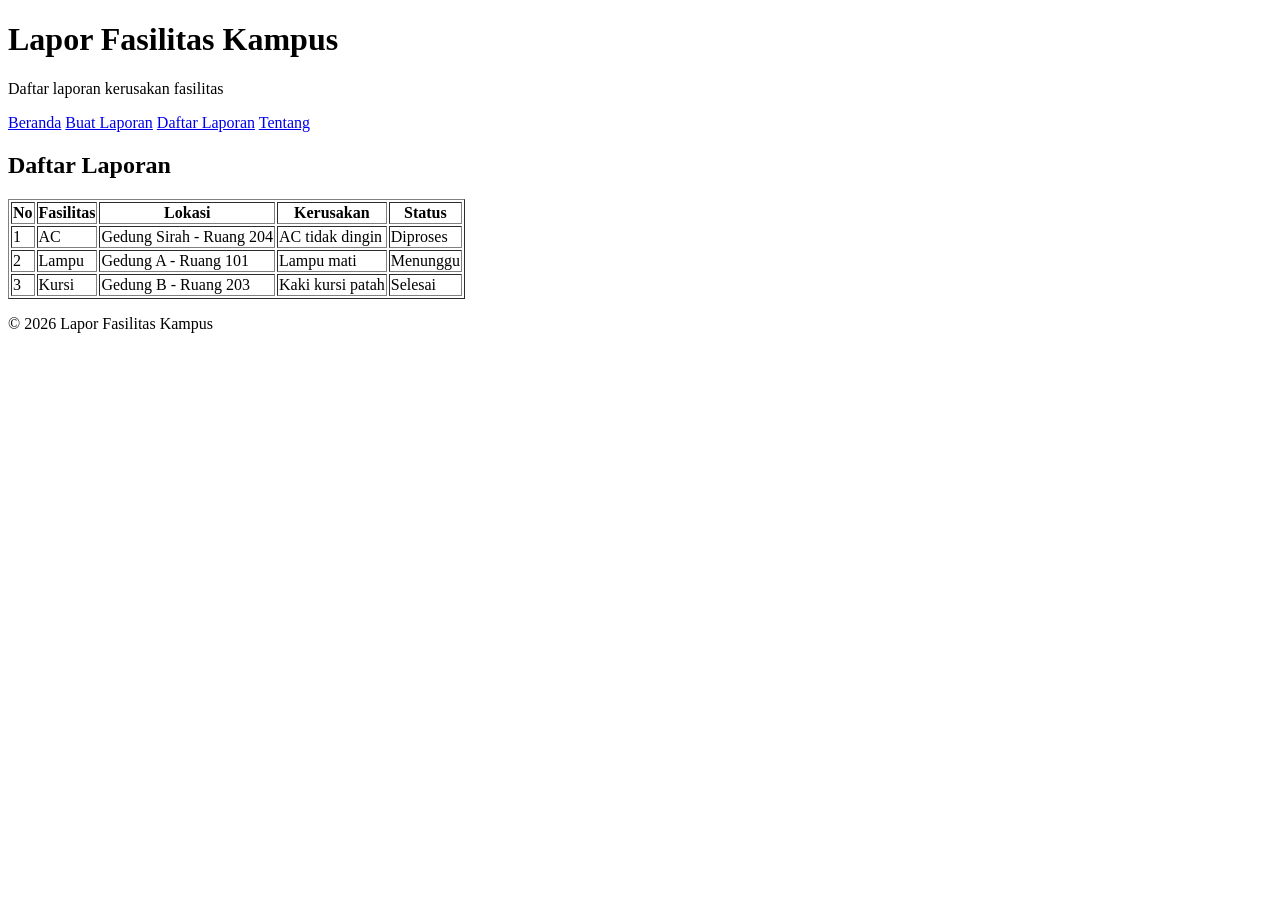
==== Lapor_Fasilitas/Daftar.html @ fb321b98 "Daftar" ====
<!DOCTYPE html>
<html lang="id">
<head>
    <meta charset="UTF-8">
    <meta name="viewport" content="width=device-width, initial-scale=1.0">
    <title>Daftar Laporan</title>
</head>

<body>

    <header>
        <h1>Lapor Fasilitas Kampus</h1>
        <p>Daftar laporan kerusakan fasilitas</p>
    </header>

    <nav>
        <a href="index.html">Beranda</a>
        <a href="laporan.html">Buat Laporan</a>
        <a href="daftar.html">Daftar Laporan</a>
        <a href="tentang.html">Tentang</a>
    </nav>

    <main>

        <h2>Daftar Laporan</h2>

        <table border="1">

            <tr>
                <th>No</th>
                <th>Fasilitas</th>
                <th>Lokasi</th>
                <th>Kerusakan</th>
                <th>Status</th>
            </tr>

            <tr>
                <td>1</td>
                <td>AC</td>
                <td>Gedung Sirah - Ruang 204</td>
                <td>AC tidak dingin</td>
                <td>Diproses</td>
            </tr>

            <tr>
                <td>2</td>
                <td>Lampu</td>
                <td>Gedung A - Ruang 101</td>
                <td>Lampu mati</td>
                <td>Menunggu</td>
            </tr>

            <tr>
                <td>3</td>
                <td>Kursi</td>
                <td>Gedung B - Ruang 203</td>
                <td>Kaki kursi patah</td>
                <td>Selesai</td>
            </tr>

        </table>

    </main>

    <footer>
        <p>&copy; 2026 Lapor Fasilitas Kampus</p>
    </footer>

</body>
</html>
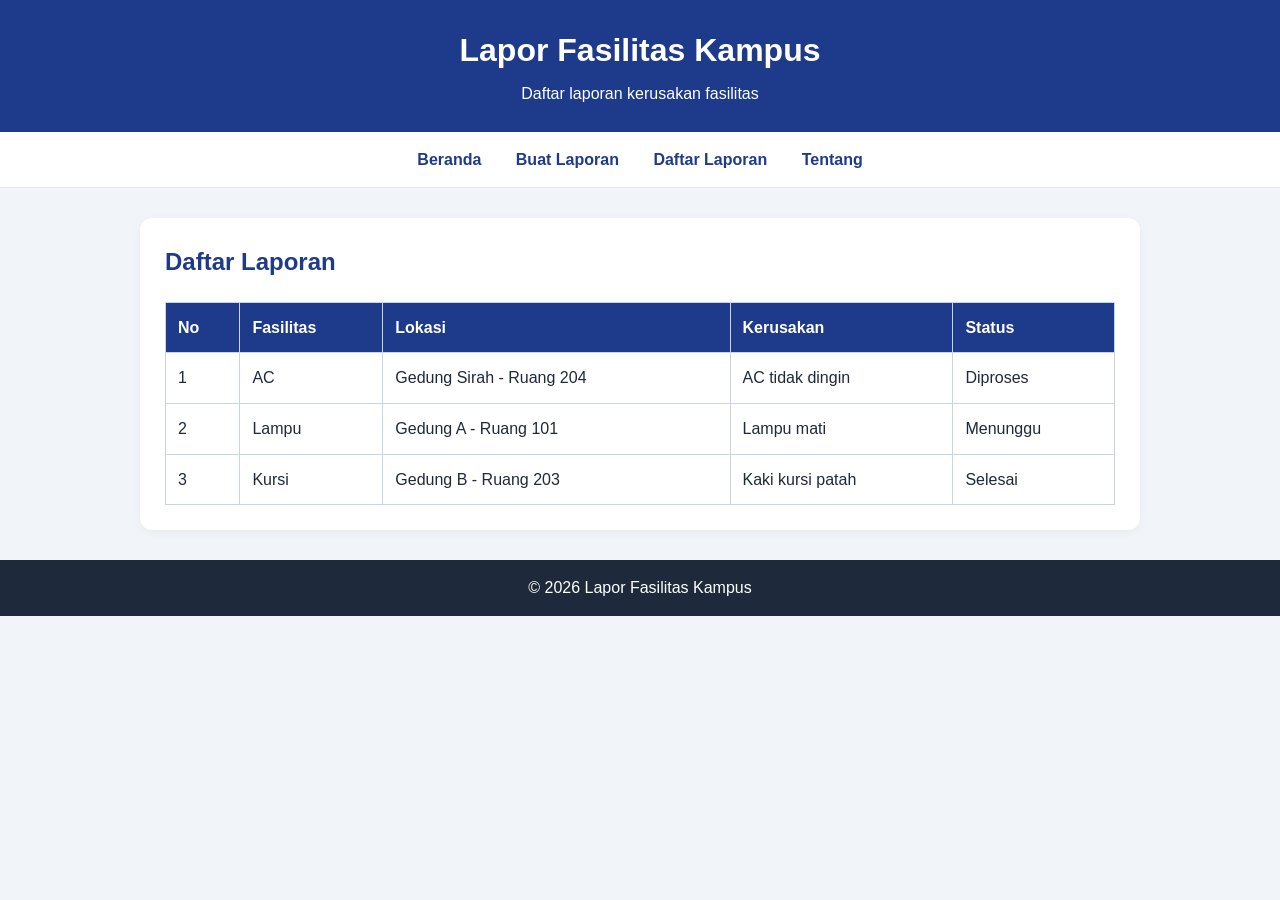
==== commit 2726c72e: "Daftar" ====
--- a/Lapor_Fasilitas/Daftar.html
+++ b/Lapor_Fasilitas/Daftar.html
@@ -4,6 +4,7 @@
     <meta charset="UTF-8">
     <meta name="viewport" content="width=device-width, initial-scale=1.0">
     <title>Daftar Laporan</title>
+    <link rel="stylesheet" href="css/style.css">
 </head>
 
 <body>
--- a/Lapor_Fasilitas/css/style.css
+++ b/Lapor_Fasilitas/css/style.css
@@ -0,0 +1,150 @@
+
+/* Pengaturan dasar */
+* {
+    margin: 0;
+    padding: 0;
+    box-sizing: border-box;
+}
+
+/* Tampilan seluruh halaman */
+body {
+    font-family: Arial, sans-serif;
+    background-color: #f1f5f9;
+    color: #1e293b;
+    line-height: 1.6;
+}
+
+/* Bagian header */
+header {
+    background-color: #1e3a8a;
+    color: white;
+    padding: 25px;
+    text-align: center;
+}
+
+header h1 {
+    margin-bottom: 5px;
+}
+
+/* Navigasi */
+nav {
+    background-color: #ffffff;
+    padding: 15px;
+    text-align: center;
+    border-bottom: 1px solid #e2e8f0;
+}
+
+nav a {
+    text-decoration: none;
+    color: #1e3a8a;
+    font-weight: bold;
+    margin: 0 15px;
+}
+
+nav a:hover {
+    color: #2563eb;
+}
+
+/* Konten utama */
+main {
+    max-width: 1000px;
+    margin: 30px auto;
+    padding: 25px;
+    background-color: white;
+    border-radius: 12px;
+    box-shadow: 0 2px 10px rgba(0, 0, 0, 0.05);
+}
+
+main h2 {
+    margin-bottom: 15px;
+    color: #1e3a8a;
+}
+
+main h3 {
+    margin-top: 20px;
+    margin-bottom: 10px;
+}
+
+/* Formulir */
+form {
+    margin-top: 20px;
+}
+
+label {
+    display: inline-block;
+    margin-bottom: 5px;
+    font-weight: bold;
+}
+
+input, textarea, select {
+    width: 100%;
+    padding: 10px;
+    margin-bottom: 15px;
+    border: 1px solid #cbd5e1;
+    border-radius: 6px;
+    font-family: inherit;
+}
+
+textarea {
+    min-height: 120px;
+    resize: vertical;
+}
+
+/* Tombol */
+button {
+    background-color: #1e3a8a;
+    color: white;
+    border: none;
+    padding: 12px 20px;
+    border-radius: 6px;
+    cursor: pointer;
+    font-size: 15px;
+}
+
+button:hover {
+    background-color: #2563eb;
+}
+
+/* Tabel */
+table {
+    width: 100%;
+    border-collapse: collapse;
+    margin-top: 20px;
+}
+
+th, td {
+    padding: 12px;
+    border: 1px solid #cbd5e1;
+    text-align: left;
+}
+
+th {
+    background-color: #1e3a8a;
+    color: white;
+}
+
+/* Footer */
+footer {
+    background-color: #1e293b;
+    color: white;
+    text-align: center;
+    padding: 15px;
+    margin-top: 30px;
+}
+
+/* Tampilan HP */
+@media (max-width: 600px) {
+    nav a {
+        display: inline-block;
+        margin: 5px;
+    }
+
+    main {
+        margin: 15px;
+        padding: 15px;
+    }
+
+    table {
+        font-size: 12px;
+    }
+}
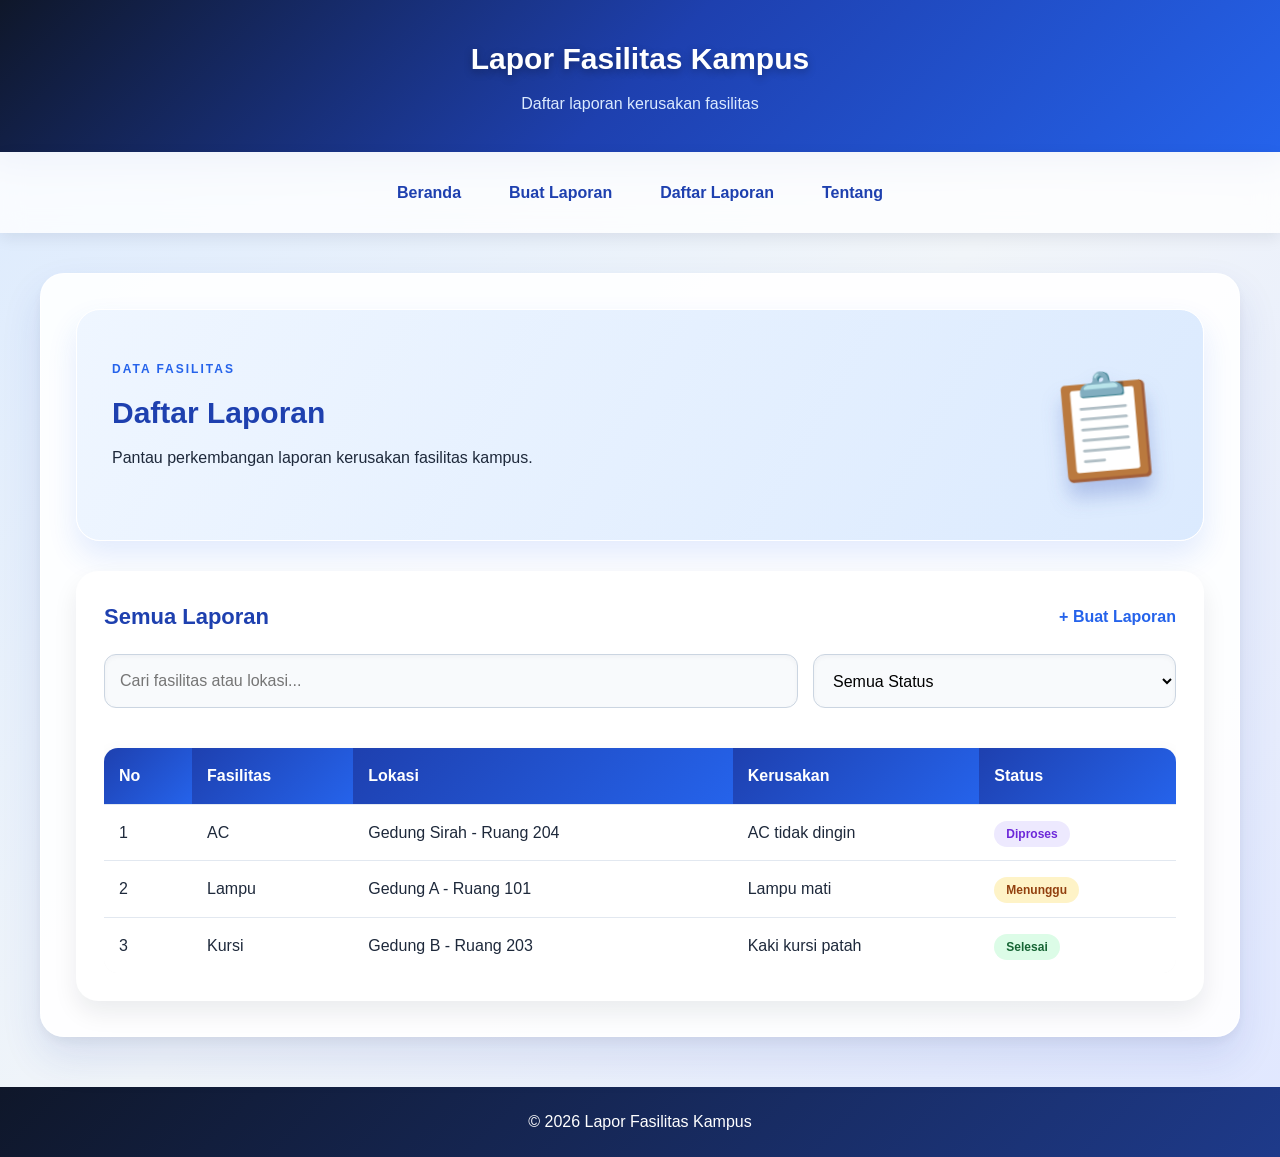
==== commit 375ae58e: "daftar" ====
--- a/Lapor_Fasilitas/Daftar.html
+++ b/Lapor_Fasilitas/Daftar.html
@@ -21,47 +21,91 @@
         <a href="tentang.html">Tentang</a>
     </nav>
 
-    <main>
+    
+<main class="dashboard">
 
-        <h2>Daftar Laporan</h2>
+    <section class="welcome">
+        <div>
+            <span class="welcome-label">DATA FASILITAS</span>
+            <h2>Daftar Laporan</h2>
+            <p>Pantau perkembangan laporan kerusakan fasilitas kampus.</p>
+        </div>
+        <div class="welcome-illustration">📋</div>
+    </section>
 
-        <table border="1">
+    <section class="recent-reports">
+        <div class="section-heading">
+            <h2>Semua Laporan</h2>
+            <a href="laporan.html">+ Buat Laporan</a>
+        </div>
 
-            <tr>
-                <th>No</th>
-                <th>Fasilitas</th>
-                <th>Lokasi</th>
-                <th>Kerusakan</th>
-                <th>Status</th>
-            </tr>
+        <div class="report-filters">
+            <input
+                type="search"
+                id="searchInput"
+                placeholder="Cari fasilitas atau lokasi..."
+            >
 
-            <tr>
-                <td>1</td>
-                <td>AC</td>
-                <td>Gedung Sirah - Ruang 204</td>
-                <td>AC tidak dingin</td>
-                <td>Diproses</td>
-            </tr>
+            <select id="statusFilter">
+                <option value="semua">Semua Status</option>
+                <option value="menunggu">Menunggu</option>
+                <option value="diproses">Diproses</option>
+                <option value="selesai">Selesai</option>
+            </select>
+        </div>
 
-            <tr>
-                <td>2</td>
-                <td>Lampu</td>
-                <td>Gedung A - Ruang 101</td>
-                <td>Lampu mati</td>
-                <td>Menunggu</td>
-            </tr>
+        <div class="table-wrapper">
+            <table>
+                <thead>
+                    <tr>
+                        <th>No</th>
+                        <th>Fasilitas</th>
+                        <th>Lokasi</th>
+                        <th>Kerusakan</th>
+                        <th>Status</th>
+                    </tr>
+                </thead>
 
-            <tr>
-                <td>3</td>
-                <td>Kursi</td>
-                <td>Gedung B - Ruang 203</td>
-                <td>Kaki kursi patah</td>
-                <td>Selesai</td>
-            </tr>
+                <tbody id="reportTable">
+                    <tr>
+                        <td>1</td>
+                        <td>AC</td>
+                        <td>Gedung Sirah - Ruang 204</td>
+                        <td>AC tidak dingin</td>
+                        <td>
+                            <span class="status processing">Diproses</span>
+                        </td>
+                    </tr>
 
-        </table>
+                    <tr>
+                        <td>2</td>
+                        <td>Lampu</td>
+                        <td>Gedung A - Ruang 101</td>
+                        <td>Lampu mati</td>
+                        <td>
+                            <span class="status waiting">Menunggu</span>
+                        </td>
+                    </tr>
 
-    </main>
+                    <tr>
+                        <td>3</td>
+                        <td>Kursi</td>
+                        <td>Gedung B - Ruang 203</td>
+                        <td>Kaki kursi patah</td>
+                        <td>
+                            <span class="status completed">Selesai</span>
+                        </td>
+                    </tr>
+                </tbody>
+            </table>
+        </div>
+
+        <p id="emptyMessage" hidden>
+            Tidak ada laporan yang sesuai.
+        </p>
+    </section>
+
+</main>
 
     <footer>
         <p>&copy; 2026 Lapor Fasilitas Kampus</p>
--- a/Lapor_Fasilitas/css/style.css
+++ b/Lapor_Fasilitas/css/style.css
@@ -1,150 +1,634 @@
 
-/* Pengaturan dasar */
+/* RESET */
 * {
     margin: 0;
     padding: 0;
     box-sizing: border-box;
 }
 
-/* Tampilan seluruh halaman */
+/* BODY */
 body {
-    font-family: Arial, sans-serif;
-    background-color: #f1f5f9;
+    font-family: 'Segoe UI', Arial, sans-serif;
+    background: linear-gradient(135deg, #dbeafe, #f1f5f9, #e0e7ff);
     color: #1e293b;
     line-height: 1.6;
-}
-
-/* Bagian header */
+    min-height: 100vh;
+}
+
+/* HEADER */
 header {
-    background-color: #1e3a8a;
+    background: linear-gradient(135deg, #0f172a, #1e40af, #2563eb);
     color: white;
-    padding: 25px;
+    padding: 35px 20px;
     text-align: center;
+    box-shadow: 0 10px 25px rgba(30, 64, 175, 0.3);
+    position: relative;
 }
 
 header h1 {
-    margin-bottom: 5px;
-}
-
-/* Navigasi */
+    font-size: 30px;
+    margin-bottom: 8px;
+    text-shadow: 0 3px 8px rgba(0, 0, 0, 0.3);
+}
+
+header p {
+    color: #dbeafe;
+}
+
+/* NAVIGATION */
 nav {
-    background-color: #ffffff;
-    padding: 15px;
-    text-align: center;
-    border-bottom: 1px solid #e2e8f0;
+    display: flex;
+    justify-content: center;
+    flex-wrap: wrap;
+    gap: 12px;
+    padding: 18px;
+    background: rgba(255, 255, 255, 0.8);
+    backdrop-filter: blur(12px);
+    box-shadow: 0 5px 15px rgba(15, 23, 42, 0.08);
+    position: sticky;
+    top: 0;
+    z-index: 10;
 }
 
 nav a {
     text-decoration: none;
-    color: #1e3a8a;
-    font-weight: bold;
-    margin: 0 15px;
+    color: #1e40af;
+    font-weight: 600;
+    padding: 10px 18px;
+    border-radius: 12px;
+    transition: all 0.3s ease;
 }
 
 nav a:hover {
-    color: #2563eb;
-}
-
-/* Konten utama */
+    color: white;
+    background: linear-gradient(135deg, #2563eb, #1d4ed8);
+    transform: translateY(-4px);
+    box-shadow: 0 7px 15px rgba(37, 99, 235, 0.35);
+}
+
+/* MAIN CONTENT */
 main {
     max-width: 1000px;
-    margin: 30px auto;
-    padding: 25px;
-    background-color: white;
-    border-radius: 12px;
-    box-shadow: 0 2px 10px rgba(0, 0, 0, 0.05);
+    margin: 40px auto;
+    padding: 35px;
+    background: rgba(255, 255, 255, 0.9);
+    border: 1px solid rgba(255, 255, 255, 0.8);
+    border-radius: 24px;
+    box-shadow:
+        0 20px 40px rgba(30, 64, 175, 0.12),
+        0 5px 12px rgba(15, 23, 42, 0.05);
+    transition: transform 0.3s ease, box-shadow 0.3s ease;
+}
+
+main:hover {
+    box-shadow:
+        0 25px 50px rgba(30, 64, 175, 0.18),
+        0 8px 18px rgba(15, 23, 42, 0.08);
 }
 
 main h2 {
-    margin-bottom: 15px;
-    color: #1e3a8a;
+    color: #1e40af;
+    margin-bottom: 20px;
+    font-size: 26px;
 }
 
 main h3 {
-    margin-top: 20px;
-    margin-bottom: 10px;
-}
-
-/* Formulir */
+    color: #1d4ed8;
+    margin: 22px 0 12px;
+}
+
+/* FORM */
 form {
-    margin-top: 20px;
+    margin-top: 25px;
 }
 
 label {
     display: inline-block;
-    margin-bottom: 5px;
-    font-weight: bold;
-}
-
-input, textarea, select {
+    font-weight: 600;
+    margin-bottom: 8px;
+    color: #334155;
+}
+
+input,
+textarea,
+select {
     width: 100%;
-    padding: 10px;
-    margin-bottom: 15px;
+    padding: 13px 15px;
+    margin-bottom: 20px;
     border: 1px solid #cbd5e1;
-    border-radius: 6px;
-    font-family: inherit;
+    border-radius: 12px;
+    background: #f8fafc;
+    font: inherit;
+    outline: none;
+    transition: all 0.3s ease;
+    box-shadow: inset 0 2px 5px rgba(15, 23, 42, 0.04);
+}
+
+input:focus,
+textarea:focus,
+select:focus {
+    background: white;
+    border-color: #3b82f6;
+    box-shadow: 0 0 0 4px rgba(59, 130, 246, 0.15);
 }
 
 textarea {
-    min-height: 120px;
+    min-height: 130px;
     resize: vertical;
 }
 
-/* Tombol */
-button {
-    background-color: #1e3a8a;
+/* BUTTON */
+button,
+main > a {
+    display: inline-block;
+    background: linear-gradient(135deg, #2563eb, #1e40af);
     color: white;
     border: none;
-    padding: 12px 20px;
-    border-radius: 6px;
+    border-radius: 12px;
+    padding: 13px 24px;
+    font: inherit;
+    font-weight: 600;
+    text-decoration: none;
     cursor: pointer;
-    font-size: 15px;
-}
-
-button:hover {
-    background-color: #2563eb;
-}
-
-/* Tabel */
+    box-shadow:
+        0 6px 0 #1e3a8a,
+        0 10px 18px rgba(37, 99, 235, 0.25);
+    transition: all 0.2s ease;
+}
+
+button:hover,
+main > a:hover {
+    transform: translateY(-3px);
+    box-shadow:
+        0 9px 0 #1e3a8a,
+        0 15px 22px rgba(37, 99, 235, 0.3);
+}
+
+button:active,
+main > a:active {
+    transform: translateY(4px);
+    box-shadow: 0 2px 0 #1e3a8a;
+}
+
+/* TABLE */
 table {
     width: 100%;
-    border-collapse: collapse;
+    border-collapse: separate;
+    border-spacing: 0;
+    overflow: hidden;
+    border-radius: 14px;
     margin-top: 20px;
-}
-
-th, td {
-    padding: 12px;
-    border: 1px solid #cbd5e1;
+    box-shadow: 0 8px 20px rgba(15, 23, 42, 0.08);
+}
+
+th,
+td {
+    padding: 15px;
     text-align: left;
+    border-bottom: 1px solid #e2e8f0;
 }
 
 th {
-    background-color: #1e3a8a;
+    background: linear-gradient(135deg, #1e40af, #2563eb);
     color: white;
 }
 
-/* Footer */
+td {
+    background: white;
+}
+
+tr:last-child td {
+    border-bottom: none;
+}
+
+tbody tr:hover td {
+    background: #eff6ff;
+}
+
+/* LIST */
+ul {
+    padding-left: 25px;
+}
+
+li {
+    margin-bottom: 8px;
+}
+
+/* FOOTER */
 footer {
-    background-color: #1e293b;
+    background: linear-gradient(135deg, #0f172a, #1e3a8a);
     color: white;
     text-align: center;
-    padding: 15px;
-    margin-top: 30px;
-}
-
-/* Tampilan HP */
+    padding: 22px;
+    margin-top: 50px;
+}
+
+/* ANIMATION */
+@keyframes fadeUp {
+    from {
+        opacity: 0;
+        transform: translateY(20px);
+    }
+
+    to {
+        opacity: 1;
+        transform: translateY(0);
+    }
+}
+
+main {
+    animation: fadeUp 0.6s ease both;
+}
+
+/* RESPONSIVE */
 @media (max-width: 600px) {
+    header h1 {
+        font-size: 23px;
+    }
+
+    nav {
+        gap: 5px;
+        padding: 12px;
+    }
+
     nav a {
-        display: inline-block;
-        margin: 5px;
+        padding: 8px 10px;
+        font-size: 13px;
     }
 
     main {
-        margin: 15px;
-        padding: 15px;
+        margin: 20px 12px;
+        padding: 20px;
+        border-radius: 18px;
+    }
+
+    main h2 {
+        font-size: 22px;
     }
 
     table {
         font-size: 12px;
     }
+
+    th,
+    td {
+        padding: 9px;
+    }
+}
+
+/* REDUCE ANIMATION FOR ACCESSIBILITY */
+@media (prefers-reduced-motion: reduce) {
+    *,
+    *::before,
+    *::after {
+        animation-duration: 0.01ms !important;
+        transition-duration: 0.01ms !important;
+    }
+}
+
+
+/* DASHBOARD HEADER */
+.dashboard-header {
+    background: linear-gradient(135deg, #0f172a, #1d4ed8, #60a5fa);
+    padding: 35px 8%;
+    border-radius: 0 0 30px 30px;
+}
+
+.header-content {
+    max-width: 1200px;
+    margin: auto;
+    display: flex;
+    align-items: center;
+    justify-content: space-between;
+}
+
+.header-icon {
+    font-size: 65px;
+    filter: drop-shadow(0 12px 10px rgba(0, 0, 0, 0.25));
+}
+
+/* DASHBOARD CONTAINER */
+.dashboard {
+    max-width: 1200px;
+}
+
+/* WELCOME CARD */
+.welcome {
+    display: flex;
+    justify-content: space-between;
+    align-items: center;
+    gap: 20px;
+    background: linear-gradient(120deg, #eff6ff, #dbeafe);
+    border: 1px solid white;
+    border-radius: 24px;
+    padding: 35px;
+    margin-bottom: 30px;
+    box-shadow: 0 15px 30px rgba(37, 99, 235, 0.12);
+    overflow: hidden;
+}
+
+.welcome-label {
+    color: #2563eb;
+    font-size: 12px;
+    font-weight: bold;
+    letter-spacing: 2px;
+}
+
+.welcome h2 {
+    font-size: 30px;
+    margin: 8px 0;
+}
+
+.welcome p {
+    margin-bottom: 25px;
+}
+
+.welcome-illustration {
+    font-size: 100px;
+    filter: drop-shadow(0 15px 10px rgba(30, 64, 175, 0.25));
+    transform: rotate(-5deg);
+}
+
+/* PRIMARY BUTTON */
+.primary-button {
+    display: inline-block;
+    background: linear-gradient(135deg, #2563eb, #1e40af);
+    color: white;
+    text-decoration: none;
+    font-weight: bold;
+    padding: 12px 22px;
+    border-radius: 12px;
+    box-shadow: 0 6px 0 #1e3a8a,
+                0 12px 20px rgba(37, 99, 235, 0.2);
+    transition: 0.25s ease;
+}
+
+.primary-button:hover {
+    transform: translateY(-4px);
+    box-shadow: 0 10px 0 #1e3a8a,
+                0 18px 25px rgba(37, 99, 235, 0.25);
+}
+
+/* STATISTICS */
+.statistics {
+    display: grid;
+    grid-template-columns: repeat(4, 1fr);
+    gap: 20px;
+    margin-bottom: 35px;
+}
+
+.stat-card {
+    padding: 22px;
+    border-radius: 20px;
+    background: white;
+    border: 1px solid rgba(255, 255, 255, 0.9);
+    box-shadow: 0 10px 20px rgba(15, 23, 42, 0.08);
+    transition: 0.3s ease;
+    position: relative;
+    overflow: hidden;
+}
+
+.stat-card:hover {
+    transform: translateY(-8px) rotateX(3deg);
+    box-shadow: 0 20px 30px rgba(15, 23, 42, 0.15);
+}
+
+.stat-icon {
+    width: 48px;
+    height: 48px;
+    display: grid;
+    place-items: center;
+    border-radius: 14px;
+    font-size: 24px;
+    margin-bottom: 15px;
+    background: rgba(255, 255, 255, 0.7);
+    box-shadow: 0 4px 10px rgba(15, 23, 42, 0.06);
+}
+
+.stat-card p {
+    color: #64748b;
+    font-size: 14px;
+}
+
+.stat-card h3 {
+    font-size: 30px;
+    margin-top: 5px;
+    color: #1e293b;
+}
+
+.stat-card.blue {
+    border-bottom: 5px solid #3b82f6;
+}
+
+.stat-card.orange {
+    border-bottom: 5px solid #f59e0b;
+}
+
+.stat-card.purple {
+    border-bottom: 5px solid #8b5cf6;
+}
+
+.stat-card.green {
+    border-bottom: 5px solid #22c55e;
+}
+
+/* RECENT REPORTS */
+.recent-reports {
+    background: white;
+    padding: 28px;
+    border-radius: 22px;
+    box-shadow: 0 12px 25px rgba(15, 23, 42, 0.08);
+}
+
+.section-heading {
+    display: flex;
+    justify-content: space-between;
+    align-items: center;
+    gap: 12px;
+    margin-bottom: 20px;
+}
+
+.section-heading h2 {
+    margin: 0;
+    font-size: 22px;
+}
+
+.section-heading a {
+    color: #2563eb;
+    text-decoration: none;
+    font-weight: bold;
+}
+
+.report-item {
+    display: flex;
+    align-items: center;
+    gap: 15px;
+    padding: 18px 12px;
+    border-bottom: 1px solid #e2e8f0;
+    transition: 0.25s ease;
+}
+
+.report-item:last-child {
+    border-bottom: none;
+}
+
+.report-item:hover {
+    background: #f8fafc;
+    transform: translateX(5px);
+}
+
+.report-icon {
+    min-width: 48px;
+    height: 48px;
+    display: grid;
+    place-items: center;
+    border-radius: 14px;
+    background: #eff6ff;
+    font-size: 23px;
+}
+
+.report-info {
+    flex: 1;
+    min-width: 0;
+}
+
+.report-info h3 {
+    font-size: 15px;
+    margin: 0;
+    color: #1e293b;
+}
+
+.report-info p {
+    font-size: 13px;
+    color: #64748b;
+    margin-top: 4px;
+}
+
+.status {
+    font-size: 12px;
+    font-weight: bold;
+    padding: 6px 12px;
+    border-radius: 20px;
+    white-space: nowrap;
+}
+
+.status.processing {
+    background: #ede9fe;
+    color: #6d28d9;
+}
+
+.status.waiting {
+    background: #fef3c7;
+    color: #92400e;
+}
+
+.status.completed {
+    background: #dcfce7;
+    color: #166534;
+}
+
+/* RESPONSIVE DASHBOARD */
+@media (max-width: 800px) {
+    .statistics {
+        grid-template-columns: repeat(2, 1fr);
+    }
+
+    .dashboard-header {
+        padding: 30px 20px;
+    }
+}
+
+@media (max-width: 500px) {
+    .welcome {
+        padding: 22px;
+    }
+
+    .welcome h2 {
+        font-size: 23px;
+    }
+
+    .welcome-illustration {
+        font-size: 55px;
+    }
+
+    .statistics {
+        gap: 12px;
+    }
+
+    .stat-card {
+        padding: 15px;
+    }
+
+    .stat-card h3 {
+        font-size: 24px;
+    }
+
+    .recent-reports {
+        padding: 18px 12px;
+    }
+
+    .report-item {
+        gap: 9px;
+        flex-wrap: wrap;
+    }
+
+    .status {
+        margin-left: auto;
+    }
+
+    .section-heading h2 {
+        font-size: 18px;
+    }
+}
+
+
+/* FILTER LAPORAN */
+.report-filters {
+    display: flex;
+    gap: 15px;
+    margin: 20px 0;
+}
+
+.report-filters input,
+.report-filters select {
+    margin-bottom: 0;
+    background: #f8fafc;
+}
+
+.report-filters input {
+    flex: 2;
+}
+
+.report-filters select {
+    flex: 1;
+}
+
+/* TABEL RESPONSIVE */
+.table-wrapper {
+    width: 100%;
+    overflow-x: auto;
+    border-radius: 14px;
+}
+
+.table-wrapper table {
+    min-width: 650px;
+}
+
+/* PESAN KOSONG */
+#emptyMessage {
+    text-align: center;
+    padding: 25px;
+    color: #64748b;
+}
+
+/* RESPONSIVE FILTER */
+@media (max-width: 600px) {
+    .report-filters {
+        flex-direction: column;
+    }
+
+    .report-filters input,
+    .report-filters select {
+        width: 100%;
+    }
 }
